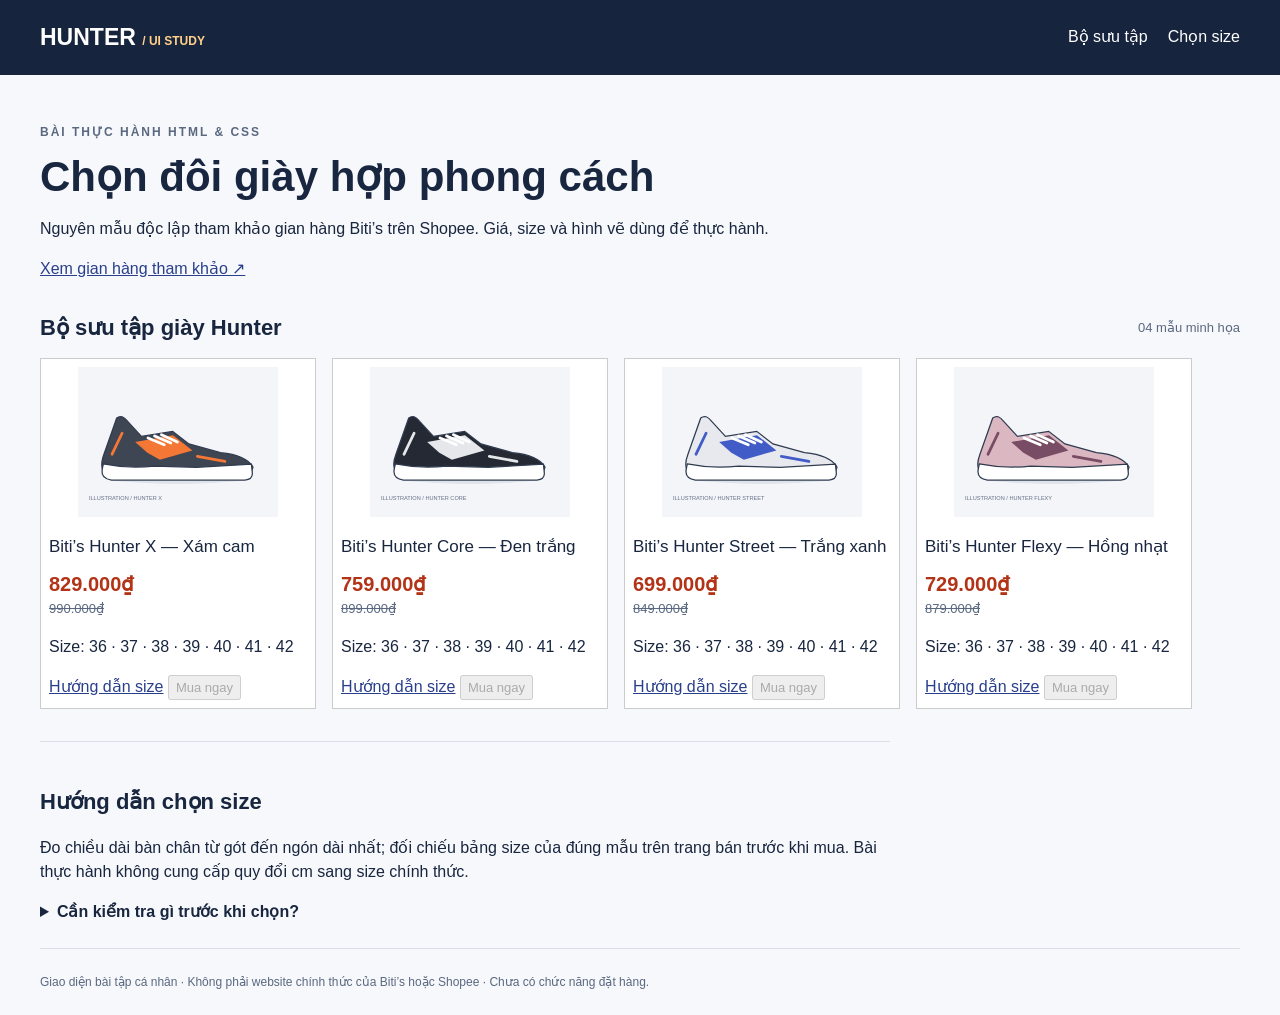
==== index.html @ 5f0c1fef "Restore session 1 shoe card baseline" ====
<!DOCTYPE html><html lang="vi"><head><meta charset="UTF-8"><meta name="viewport" content="width=device-width, initial-scale=1.0"><title>Hunter UI Study — Buổi 1</title><link rel="stylesheet" href="css/style.css"></head><body><header class="site-header"><div class="container header-row"><a class="brand" href="index.html">HUNTER <span>/ UI STUDY</span></a><nav aria-label="Điều hướng chính"><a href="#products">Bộ sưu tập</a><a href="#size-guide">Chọn size</a></nav></div></header><main class="container"><section class="intro"><p class="eyebrow">BÀI THỰC HÀNH HTML &amp; CSS</p><h1>Chọn đôi giày hợp phong cách</h1><p>Nguyên mẫu độc lập tham khảo gian hàng Biti’s trên Shopee. Giá, size và hình vẽ dùng để thực hành.</p><a class="source-link" href="https://shopee.vn/bitisvn">Xem gian hàng tham khảo ↗</a></section><section id="products" aria-labelledby="collection-title"><div class="section-heading"><h2 id="collection-title">Bộ sưu tập giày Hunter</h2><p>04 mẫu minh họa</p></div><div class="product-grid"><div class="product-card"><img src="images/hunter-x.svg" alt="Hình minh họa giày Hunter X màu xám cam"><div class="product-title">Biti’s Hunter X — Xám cam</div><p class="product-price">829.000₫ <s>990.000₫</s></p><p>Size: 36 · 37 · 38 · 39 · 40 · 41 · 42</p><a class="detail-link" href="#size-guide">Hướng dẫn size</a> <button type="button" disabled>Mua ngay</button></div><div class="product-card"><img src="images/hunter-core.svg" alt="Hình minh họa giày Hunter Core màu đen trắng"><div class="product-title">Biti’s Hunter Core — Đen trắng</div><p class="product-price">759.000₫ <s>899.000₫</s></p><p>Size: 36 · 37 · 38 · 39 · 40 · 41 · 42</p><a class="detail-link" href="#size-guide">Hướng dẫn size</a> <button type="button" disabled>Mua ngay</button></div><div class="product-card"><img src="images/hunter-street.svg" alt="Hình minh họa giày Hunter Street màu trắng xanh"><div class="product-title">Biti’s Hunter Street — Trắng xanh</div><p class="product-price">699.000₫ <s>849.000₫</s></p><p>Size: 36 · 37 · 38 · 39 · 40 · 41 · 42</p><a class="detail-link" href="#size-guide">Hướng dẫn size</a> <button type="button" disabled>Mua ngay</button></div><div class="product-card"><img src="images/hunter-flexy.svg" alt="Hình minh họa giày Hunter Flexy màu hồng nhạt"><div class="product-title">Biti’s Hunter Flexy — Hồng nhạt</div><p class="product-price">729.000₫ <s>879.000₫</s></p><p>Size: 36 · 37 · 38 · 39 · 40 · 41 · 42</p><a class="detail-link" href="#size-guide">Hướng dẫn size</a> <button type="button" disabled>Mua ngay</button></div></div></section><section id="size-guide" class="size-guide" aria-labelledby="guide-title"><h2 id="guide-title">Hướng dẫn chọn size</h2><p>Đo chiều dài bàn chân từ gót đến ngón dài nhất; đối chiếu bảng size của đúng mẫu trên trang bán trước khi mua. Bài thực hành không cung cấp quy đổi cm sang size chính thức.</p><details><summary>Cần kiểm tra gì trước khi chọn?</summary><p>Đối chiếu size của mẫu, độ rộng chân và hướng dẫn từ gian hàng. Các lựa chọn size ở trên là dữ liệu minh họa, không thể hiện tồn kho.</p></details></section></main><footer class="container footer">Giao diện bài tập cá nhân · Không phải website chính thức của Biti’s hoặc Shopee · Chưa có chức năng đặt hàng.</footer></body></html>
---- css/style.css ----
* { box-sizing: border-box; } html { scroll-behavior: smooth; } body { margin: 0; font-family: Arial, sans-serif; line-height: 1.5; color: #18263f; background: #f7f8fb; } .container { width: min(1200px, 100% - 40px); margin: 0 auto; } .site-header { background: #16243e; color: white; } .header-row { display: flex; justify-content: space-between; align-items: center; gap: 20px; padding: 20px 0; } .brand { font-size: 23px; font-weight: 800; color: white; text-decoration: none; } .brand span { color: #ffd18a; font-size: 12px; } nav { display: flex; gap: 20px; } nav a { color: white; text-decoration: none; } .intro { padding: 36px 0 30px; max-width: 800px; } .eyebrow { font-size: 12px; color: #5a6880; letter-spacing: 2px; font-weight: bold; } h1 { font-size: clamp(28px, 4vw, 42px); margin: 8px 0 12px; line-height: 1.15; } h2 { font-size: 22px; } .source-link { color: #293f8c; } .section-heading { display: flex; justify-content: space-between; align-items: center; gap: 16px; margin-bottom: 14px; } .section-heading h2, .section-heading p { margin: 0; } .section-heading p { color: #5a6880; font-size: 13px; } .product-card { background: white; } .product-title { font-size: 17px; } .product-price { color: #b33317; font-size: 20px; font-weight: bold; } .product-price del, .product-price s { display: block; color: #5a6880; font-size: 13px; font-weight: normal; } button { font: inherit; } .size-guide { margin-top: 32px; padding: 24px 0; border-top: 1px solid #d9deea; max-width: 850px; } summary { cursor: pointer; font-weight: bold; } .footer { border-top: 1px solid #d9deea; padding: 24px 0; font-size: 12px; color: #5a6880; } @media(max-width: 600px) { .header-row { align-items: flex-start; flex-direction: column; gap: 12px; } .intro { padding: 26px 0; } .section-heading { align-items: flex-start; flex-direction: column; gap: 4px; } }
/* Bản nền khôi phục Buổi 1: thẻ chưa có bố cục responsive và lựa chọn size */
.product-grid { display: flex; gap: 16px; } .product-card { width: 276px; flex-shrink: 0; padding: 8px; border: 1px solid #ccc; } .product-card img { width: 100%; height: 150px; } .product-title { margin-top: 10px; } .product-price { margin: 10px 0; } .detail-link { color: #293f8c; } button { font-size: 13px; }
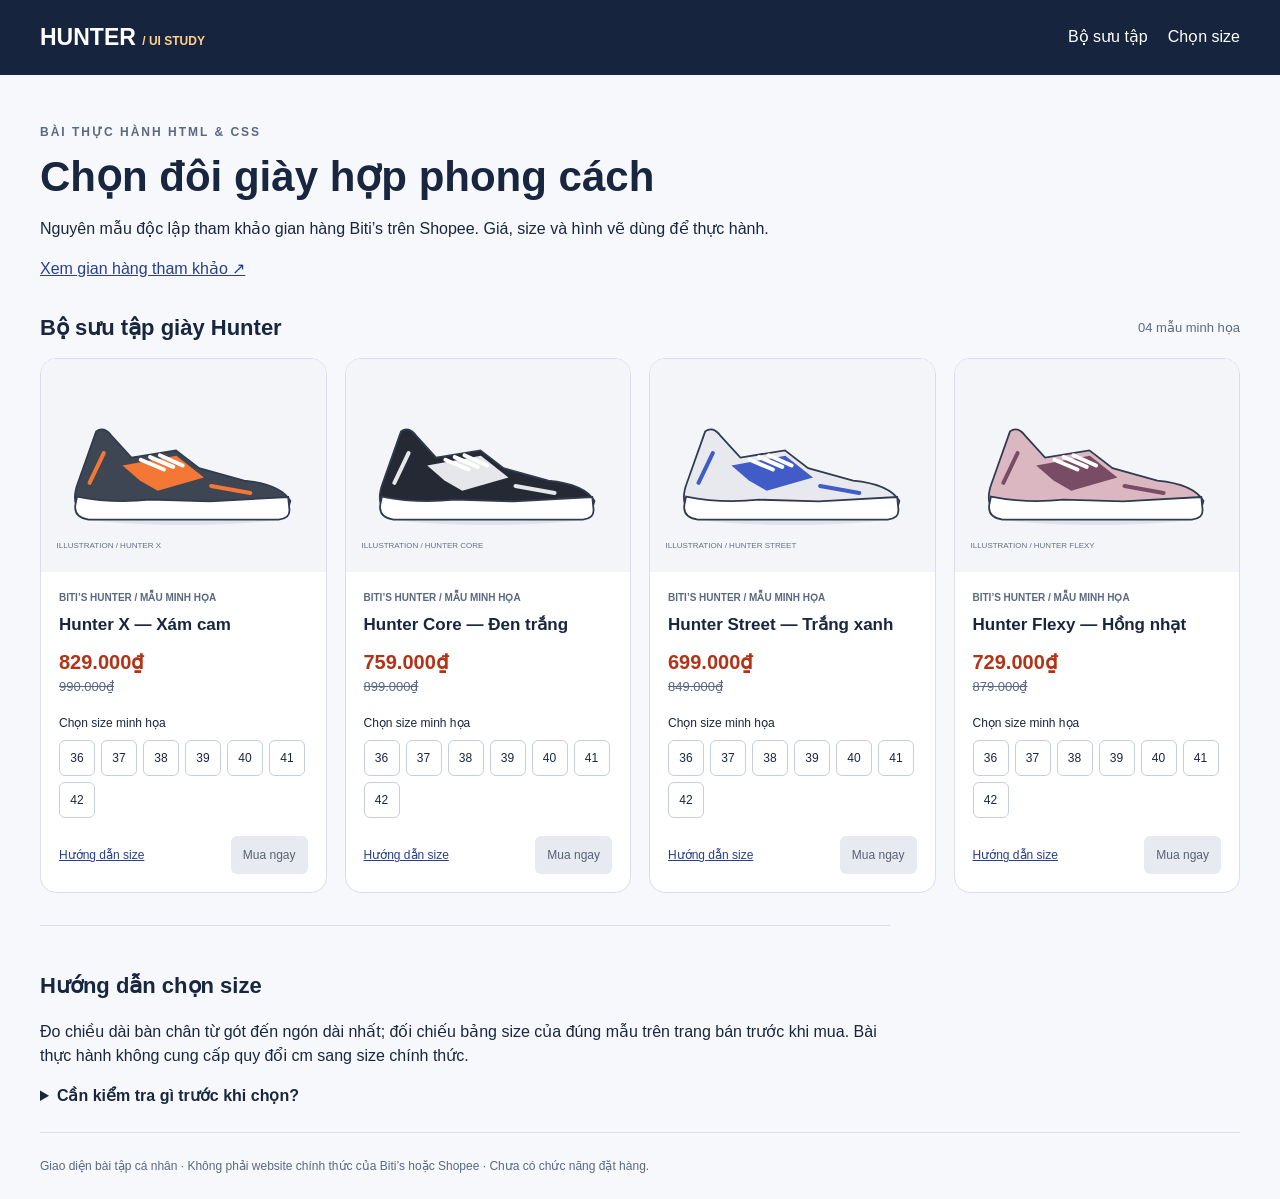
==== commit 75723d45: "Complete session 2 semantic shoe cards responsive grid and submission evidence" ====
--- a/index.html
+++ b/index.html
@@ -1 +1 @@
-<!DOCTYPE html><html lang="vi"><head><meta charset="UTF-8"><meta name="viewport" content="width=device-width, initial-scale=1.0"><title>Hunter UI Study — Buổi 1</title><link rel="stylesheet" href="css/style.css"></head><body><header class="site-header"><div class="container header-row"><a class="brand" href="index.html">HUNTER <span>/ UI STUDY</span></a><nav aria-label="Điều hướng chính"><a href="#products">Bộ sưu tập</a><a href="#size-guide">Chọn size</a></nav></div></header><main class="container"><section class="intro"><p class="eyebrow">BÀI THỰC HÀNH HTML &amp; CSS</p><h1>Chọn đôi giày hợp phong cách</h1><p>Nguyên mẫu độc lập tham khảo gian hàng Biti’s trên Shopee. Giá, size và hình vẽ dùng để thực hành.</p><a class="source-link" href="https://shopee.vn/bitisvn">Xem gian hàng tham khảo ↗</a></section><section id="products" aria-labelledby="collection-title"><div class="section-heading"><h2 id="collection-title">Bộ sưu tập giày Hunter</h2><p>04 mẫu minh họa</p></div><div class="product-grid"><div class="product-card"><img src="images/hunter-x.svg" alt="Hình minh họa giày Hunter X màu xám cam"><div class="product-title">Biti’s Hunter X — Xám cam</div><p class="product-price">829.000₫ <s>990.000₫</s></p><p>Size: 36 · 37 · 38 · 39 · 40 · 41 · 42</p><a class="detail-link" href="#size-guide">Hướng dẫn size</a> <button type="button" disabled>Mua ngay</button></div><div class="product-card"><img src="images/hunter-core.svg" alt="Hình minh họa giày Hunter Core màu đen trắng"><div class="product-title">Biti’s Hunter Core — Đen trắng</div><p class="product-price">759.000₫ <s>899.000₫</s></p><p>Size: 36 · 37 · 38 · 39 · 40 · 41 · 42</p><a class="detail-link" href="#size-guide">Hướng dẫn size</a> <button type="button" disabled>Mua ngay</button></div><div class="product-card"><img src="images/hunter-street.svg" alt="Hình minh họa giày Hunter Street màu trắng xanh"><div class="product-title">Biti’s Hunter Street — Trắng xanh</div><p class="product-price">699.000₫ <s>849.000₫</s></p><p>Size: 36 · 37 · 38 · 39 · 40 · 41 · 42</p><a class="detail-link" href="#size-guide">Hướng dẫn size</a> <button type="button" disabled>Mua ngay</button></div><div class="product-card"><img src="images/hunter-flexy.svg" alt="Hình minh họa giày Hunter Flexy màu hồng nhạt"><div class="product-title">Biti’s Hunter Flexy — Hồng nhạt</div><p class="product-price">729.000₫ <s>879.000₫</s></p><p>Size: 36 · 37 · 38 · 39 · 40 · 41 · 42</p><a class="detail-link" href="#size-guide">Hướng dẫn size</a> <button type="button" disabled>Mua ngay</button></div></div></section><section id="size-guide" class="size-guide" aria-labelledby="guide-title"><h2 id="guide-title">Hướng dẫn chọn size</h2><p>Đo chiều dài bàn chân từ gót đến ngón dài nhất; đối chiếu bảng size của đúng mẫu trên trang bán trước khi mua. Bài thực hành không cung cấp quy đổi cm sang size chính thức.</p><details><summary>Cần kiểm tra gì trước khi chọn?</summary><p>Đối chiếu size của mẫu, độ rộng chân và hướng dẫn từ gian hàng. Các lựa chọn size ở trên là dữ liệu minh họa, không thể hiện tồn kho.</p></details></section></main><footer class="container footer">Giao diện bài tập cá nhân · Không phải website chính thức của Biti’s hoặc Shopee · Chưa có chức năng đặt hàng.</footer></body></html>+<!DOCTYPE html><html lang="vi"><head><meta charset="UTF-8"><meta name="viewport" content="width=device-width, initial-scale=1.0"><title>Hunter UI Study — Buổi 2</title><link rel="stylesheet" href="css/style.css"></head><body><header class="site-header"><div class="container header-row"><a class="brand" href="index.html">HUNTER <span>/ UI STUDY</span></a><nav aria-label="Điều hướng chính"><a href="#products">Bộ sưu tập</a><a href="#size-guide">Chọn size</a></nav></div></header><main class="container"><section class="intro"><p class="eyebrow">BÀI THỰC HÀNH HTML &amp; CSS</p><h1>Chọn đôi giày hợp phong cách</h1><p>Nguyên mẫu độc lập tham khảo gian hàng Biti’s trên Shopee. Giá, size và hình vẽ dùng để thực hành.</p><a class="source-link" href="https://shopee.vn/bitisvn">Xem gian hàng tham khảo ↗</a></section><section id="products" aria-labelledby="collection-title"><div class="section-heading"><h2 id="collection-title">Bộ sưu tập giày Hunter</h2><p>04 mẫu minh họa</p></div><div class="product-grid"><article class="product-card" aria-labelledby="hunter-x-title"><div class="product-media"><img src="images/hunter-x.svg" alt="Hình minh họa giày Hunter X màu xám cam"></div><div class="product-body"><p class="product-series">BITI’S HUNTER / MẪU MINH HỌA</p><h3 id="hunter-x-title" class="product-title">Hunter X — Xám cam</h3><p class="product-price"><span class="sr-only">Giá mẫu </span>829.000₫ <del><span class="sr-only">Giá mẫu trước giảm </span>990.000₫</del></p><fieldset class="size-picker"><legend>Chọn size minh họa</legend><div class="size-list"><label class="size-option"><input type="radio" name="size-hunter-x" value="36"><span>36</span></label><label class="size-option"><input type="radio" name="size-hunter-x" value="37"><span>37</span></label><label class="size-option"><input type="radio" name="size-hunter-x" value="38"><span>38</span></label><label class="size-option"><input type="radio" name="size-hunter-x" value="39"><span>39</span></label><label class="size-option"><input type="radio" name="size-hunter-x" value="40"><span>40</span></label><label class="size-option"><input type="radio" name="size-hunter-x" value="41"><span>41</span></label><label class="size-option"><input type="radio" name="size-hunter-x" value="42"><span>42</span></label></div></fieldset><div class="product-actions"><a class="detail-link" href="#size-guide">Hướng dẫn size</a><button type="button" disabled>Mua ngay</button></div></div></article><article class="product-card" aria-labelledby="hunter-core-title"><div class="product-media"><img src="images/hunter-core.svg" alt="Hình minh họa giày Hunter Core màu đen trắng"></div><div class="product-body"><p class="product-series">BITI’S HUNTER / MẪU MINH HỌA</p><h3 id="hunter-core-title" class="product-title">Hunter Core — Đen trắng</h3><p class="product-price"><span class="sr-only">Giá mẫu </span>759.000₫ <del><span class="sr-only">Giá mẫu trước giảm </span>899.000₫</del></p><fieldset class="size-picker"><legend>Chọn size minh họa</legend><div class="size-list"><label class="size-option"><input type="radio" name="size-hunter-core" value="36"><span>36</span></label><label class="size-option"><input type="radio" name="size-hunter-core" value="37"><span>37</span></label><label class="size-option"><input type="radio" name="size-hunter-core" value="38"><span>38</span></label><label class="size-option"><input type="radio" name="size-hunter-core" value="39"><span>39</span></label><label class="size-option"><input type="radio" name="size-hunter-core" value="40"><span>40</span></label><label class="size-option"><input type="radio" name="size-hunter-core" value="41"><span>41</span></label><label class="size-option"><input type="radio" name="size-hunter-core" value="42"><span>42</span></label></div></fieldset><div class="product-actions"><a class="detail-link" href="#size-guide">Hướng dẫn size</a><button type="button" disabled>Mua ngay</button></div></div></article><article class="product-card" aria-labelledby="hunter-street-title"><div class="product-media"><img src="images/hunter-street.svg" alt="Hình minh họa giày Hunter Street màu trắng xanh"></div><div class="product-body"><p class="product-series">BITI’S HUNTER / MẪU MINH HỌA</p><h3 id="hunter-street-title" class="product-title">Hunter Street — Trắng xanh</h3><p class="product-price"><span class="sr-only">Giá mẫu </span>699.000₫ <del><span class="sr-only">Giá mẫu trước giảm </span>849.000₫</del></p><fieldset class="size-picker"><legend>Chọn size minh họa</legend><div class="size-list"><label class="size-option"><input type="radio" name="size-hunter-street" value="36"><span>36</span></label><label class="size-option"><input type="radio" name="size-hunter-street" value="37"><span>37</span></label><label class="size-option"><input type="radio" name="size-hunter-street" value="38"><span>38</span></label><label class="size-option"><input type="radio" name="size-hunter-street" value="39"><span>39</span></label><label class="size-option"><input type="radio" name="size-hunter-street" value="40"><span>40</span></label><label class="size-option"><input type="radio" name="size-hunter-street" value="41"><span>41</span></label><label class="size-option"><input type="radio" name="size-hunter-street" value="42"><span>42</span></label></div></fieldset><div class="product-actions"><a class="detail-link" href="#size-guide">Hướng dẫn size</a><button type="button" disabled>Mua ngay</button></div></div></article><article class="product-card" aria-labelledby="hunter-flexy-title"><div class="product-media"><img src="images/hunter-flexy.svg" alt="Hình minh họa giày Hunter Flexy màu hồng nhạt"></div><div class="product-body"><p class="product-series">BITI’S HUNTER / MẪU MINH HỌA</p><h3 id="hunter-flexy-title" class="product-title">Hunter Flexy — Hồng nhạt</h3><p class="product-price"><span class="sr-only">Giá mẫu </span>729.000₫ <del><span class="sr-only">Giá mẫu trước giảm </span>879.000₫</del></p><fieldset class="size-picker"><legend>Chọn size minh họa</legend><div class="size-list"><label class="size-option"><input type="radio" name="size-hunter-flexy" value="36"><span>36</span></label><label class="size-option"><input type="radio" name="size-hunter-flexy" value="37"><span>37</span></label><label class="size-option"><input type="radio" name="size-hunter-flexy" value="38"><span>38</span></label><label class="size-option"><input type="radio" name="size-hunter-flexy" value="39"><span>39</span></label><label class="size-option"><input type="radio" name="size-hunter-flexy" value="40"><span>40</span></label><label class="size-option"><input type="radio" name="size-hunter-flexy" value="41"><span>41</span></label><label class="size-option"><input type="radio" name="size-hunter-flexy" value="42"><span>42</span></label></div></fieldset><div class="product-actions"><a class="detail-link" href="#size-guide">Hướng dẫn size</a><button type="button" disabled>Mua ngay</button></div></div></article></div></section><section id="size-guide" class="size-guide" aria-labelledby="guide-title"><h2 id="guide-title">Hướng dẫn chọn size</h2><p>Đo chiều dài bàn chân từ gót đến ngón dài nhất; đối chiếu bảng size của đúng mẫu trên trang bán trước khi mua. Bài thực hành không cung cấp quy đổi cm sang size chính thức.</p><details><summary>Cần kiểm tra gì trước khi chọn?</summary><p>Đối chiếu size của mẫu, độ rộng chân và hướng dẫn từ gian hàng. Các lựa chọn size ở trên là dữ liệu minh họa, không thể hiện tồn kho.</p></details></section></main><footer class="container footer">Giao diện bài tập cá nhân · Không phải website chính thức của Biti’s hoặc Shopee · Chưa có chức năng đặt hàng.</footer></body></html>
--- a/css/style.css
+++ b/css/style.css
@@ -1,3 +1,27 @@
 * { box-sizing: border-box; } html { scroll-behavior: smooth; } body { margin: 0; font-family: Arial, sans-serif; line-height: 1.5; color: #18263f; background: #f7f8fb; } .container { width: min(1200px, 100% - 40px); margin: 0 auto; } .site-header { background: #16243e; color: white; } .header-row { display: flex; justify-content: space-between; align-items: center; gap: 20px; padding: 20px 0; } .brand { font-size: 23px; font-weight: 800; color: white; text-decoration: none; } .brand span { color: #ffd18a; font-size: 12px; } nav { display: flex; gap: 20px; } nav a { color: white; text-decoration: none; } .intro { padding: 36px 0 30px; max-width: 800px; } .eyebrow { font-size: 12px; color: #5a6880; letter-spacing: 2px; font-weight: bold; } h1 { font-size: clamp(28px, 4vw, 42px); margin: 8px 0 12px; line-height: 1.15; } h2 { font-size: 22px; } .source-link { color: #293f8c; } .section-heading { display: flex; justify-content: space-between; align-items: center; gap: 16px; margin-bottom: 14px; } .section-heading h2, .section-heading p { margin: 0; } .section-heading p { color: #5a6880; font-size: 13px; } .product-card { background: white; } .product-title { font-size: 17px; } .product-price { color: #b33317; font-size: 20px; font-weight: bold; } .product-price del, .product-price s { display: block; color: #5a6880; font-size: 13px; font-weight: normal; } button { font: inherit; } .size-guide { margin-top: 32px; padding: 24px 0; border-top: 1px solid #d9deea; max-width: 850px; } summary { cursor: pointer; font-weight: bold; } .footer { border-top: 1px solid #d9deea; padding: 24px 0; font-size: 12px; color: #5a6880; } @media(max-width: 600px) { .header-row { align-items: flex-start; flex-direction: column; gap: 12px; } .intro { padding: 26px 0; } .section-heading { align-items: flex-start; flex-direction: column; gap: 4px; } }
-/* Bản nền khôi phục Buổi 1: thẻ chưa có bố cục responsive và lựa chọn size */
-.product-grid { display: flex; gap: 16px; } .product-card { width: 276px; flex-shrink: 0; padding: 8px; border: 1px solid #ccc; } .product-card img { width: 100%; height: 150px; } .product-title { margin-top: 10px; } .product-price { margin: 10px 0; } .detail-link { color: #293f8c; } button { font-size: 13px; }
+/* Buổi 2: thẻ có ngữ nghĩa, Box Model, Grid và Flexbox */
+.product-grid { display: grid; grid-template-columns: repeat(4, minmax(0, 1fr)); gap: 18px; }
+.product-card { min-width: 0; border: 1px solid #d9deea; border-radius: 16px; overflow: hidden; display: flex; flex-direction: column; transition: border-color .2s ease, box-shadow .2s ease; }
+.product-card:hover { border-color: #8798b9; box-shadow: 0 8px 24px #18263f12; }
+.product-media { aspect-ratio: 4 / 3; background: #f3f5f8; }
+.product-media img { width: 100%; height: 100%; object-fit: contain; display: block; }
+.product-body { display: flex; flex-direction: column; flex: 1; padding: 18px; }
+.product-series { font-size: 10px; font-weight: bold; color: #5a6880; margin: 0 0 8px; }
+.product-title { margin: 0 0 10px; line-height: 1.4; }
+.product-price { margin: 0 0 18px; }
+.size-picker { border: 0; padding: 0; margin: 0 0 18px; min-width: 0; }
+.size-picker legend { padding: 0; font-size: 12px; margin-bottom: 8px; }
+.size-list { display: flex; flex-wrap: wrap; gap: 6px; }
+.size-option { position: relative; }
+.size-option input { position: absolute; width: 1px; height: 1px; opacity: 0; }
+.size-option span { display: grid; place-items: center; width: 36px; height: 36px; border: 1px solid #c6cddd; border-radius: 6px; font-size: 12px; cursor: pointer; }
+.size-option input:checked + span { background: #16243e; color: white; border-color: #16243e; }
+.size-option input:focus-visible + span { outline: 3px solid #8b3c00; outline-offset: 2px; }
+.product-actions { display: flex; flex-wrap: wrap; justify-content: space-between; align-items: center; gap: 10px; margin-top: auto; }
+.detail-link { color: #293f8c; font-size: 12px; padding: 8px 0; }
+.product-actions button { border: 0; border-radius: 6px; padding: 10px 12px; background: #e7eaf0; color: #596174; font-size: 12px; }
+a:focus-visible, summary:focus-visible { outline: 3px solid #8b3c00; outline-offset: 4px; }
+.site-header a:focus-visible { outline-color: #ffd18a; }
+.sr-only { position: absolute; width: 1px; height: 1px; padding: 0; margin: -1px; overflow: hidden; clip: rect(0,0,0,0); white-space: nowrap; border: 0; }
+@media(max-width: 1000px) { .product-grid { grid-template-columns: repeat(2, minmax(0, 1fr)); } }
+@media(max-width: 520px) { .product-grid { grid-template-columns: 1fr; } }
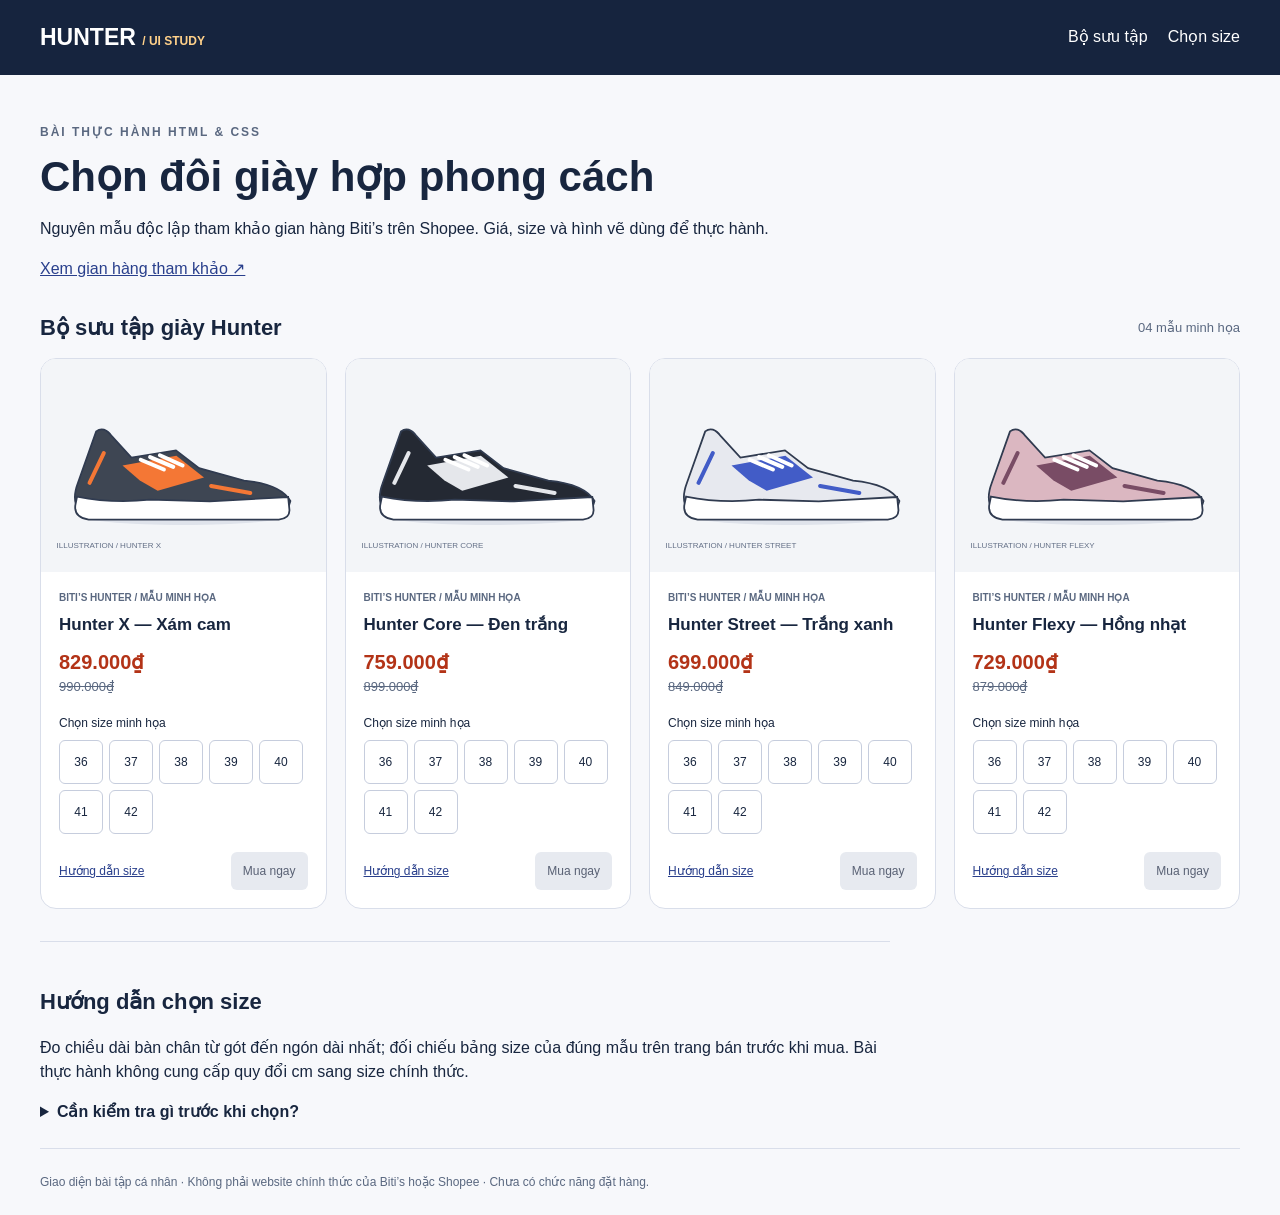
==== commit 64100c41: "Add Google Analytics 4 measurement tag for Hunter website" ====
--- a/index.html
+++ b/index.html
@@ -1 +1,10 @@
-<!DOCTYPE html><html lang="vi"><head><meta charset="UTF-8"><meta name="viewport" content="width=device-width, initial-scale=1.0"><title>Hunter UI Study — Buổi 2</title><link rel="stylesheet" href="css/style.css"></head><body><header class="site-header"><div class="container header-row"><a class="brand" href="index.html">HUNTER <span>/ UI STUDY</span></a><nav aria-label="Điều hướng chính"><a href="#products">Bộ sưu tập</a><a href="#size-guide">Chọn size</a></nav></div></header><main class="container"><section class="intro"><p class="eyebrow">BÀI THỰC HÀNH HTML &amp; CSS</p><h1>Chọn đôi giày hợp phong cách</h1><p>Nguyên mẫu độc lập tham khảo gian hàng Biti’s trên Shopee. Giá, size và hình vẽ dùng để thực hành.</p><a class="source-link" href="https://shopee.vn/bitisvn">Xem gian hàng tham khảo ↗</a></section><section id="products" aria-labelledby="collection-title"><div class="section-heading"><h2 id="collection-title">Bộ sưu tập giày Hunter</h2><p>04 mẫu minh họa</p></div><div class="product-grid"><article class="product-card" aria-labelledby="hunter-x-title"><div class="product-media"><img src="images/hunter-x.svg" alt="Hình minh họa giày Hunter X màu xám cam"></div><div class="product-body"><p class="product-series">BITI’S HUNTER / MẪU MINH HỌA</p><h3 id="hunter-x-title" class="product-title">Hunter X — Xám cam</h3><p class="product-price"><span class="sr-only">Giá mẫu </span>829.000₫ <del><span class="sr-only">Giá mẫu trước giảm </span>990.000₫</del></p><fieldset class="size-picker"><legend>Chọn size minh họa</legend><div class="size-list"><label class="size-option"><input type="radio" name="size-hunter-x" value="36"><span>36</span></label><label class="size-option"><input type="radio" name="size-hunter-x" value="37"><span>37</span></label><label class="size-option"><input type="radio" name="size-hunter-x" value="38"><span>38</span></label><label class="size-option"><input type="radio" name="size-hunter-x" value="39"><span>39</span></label><label class="size-option"><input type="radio" name="size-hunter-x" value="40"><span>40</span></label><label class="size-option"><input type="radio" name="size-hunter-x" value="41"><span>41</span></label><label class="size-option"><input type="radio" name="size-hunter-x" value="42"><span>42</span></label></div></fieldset><div class="product-actions"><a class="detail-link" href="#size-guide">Hướng dẫn size</a><button type="button" disabled>Mua ngay</button></div></div></article><article class="product-card" aria-labelledby="hunter-core-title"><div class="product-media"><img src="images/hunter-core.svg" alt="Hình minh họa giày Hunter Core màu đen trắng"></div><div class="product-body"><p class="product-series">BITI’S HUNTER / MẪU MINH HỌA</p><h3 id="hunter-core-title" class="product-title">Hunter Core — Đen trắng</h3><p class="product-price"><span class="sr-only">Giá mẫu </span>759.000₫ <del><span class="sr-only">Giá mẫu trước giảm </span>899.000₫</del></p><fieldset class="size-picker"><legend>Chọn size minh họa</legend><div class="size-list"><label class="size-option"><input type="radio" name="size-hunter-core" value="36"><span>36</span></label><label class="size-option"><input type="radio" name="size-hunter-core" value="37"><span>37</span></label><label class="size-option"><input type="radio" name="size-hunter-core" value="38"><span>38</span></label><label class="size-option"><input type="radio" name="size-hunter-core" value="39"><span>39</span></label><label class="size-option"><input type="radio" name="size-hunter-core" value="40"><span>40</span></label><label class="size-option"><input type="radio" name="size-hunter-core" value="41"><span>41</span></label><label class="size-option"><input type="radio" name="size-hunter-core" value="42"><span>42</span></label></div></fieldset><div class="product-actions"><a class="detail-link" href="#size-guide">Hướng dẫn size</a><button type="button" disabled>Mua ngay</button></div></div></article><article class="product-card" aria-labelledby="hunter-street-title"><div class="product-media"><img src="images/hunter-street.svg" alt="Hình minh họa giày Hunter Street màu trắng xanh"></div><div class="product-body"><p class="product-series">BITI’S HUNTER / MẪU MINH HỌA</p><h3 id="hunter-street-title" class="product-title">Hunter Street — Trắng xanh</h3><p class="product-price"><span class="sr-only">Giá mẫu </span>699.000₫ <del><span class="sr-only">Giá mẫu trước giảm </span>849.000₫</del></p><fieldset class="size-picker"><legend>Chọn size minh họa</legend><div class="size-list"><label class="size-option"><input type="radio" name="size-hunter-street" value="36"><span>36</span></label><label class="size-option"><input type="radio" name="size-hunter-street" value="37"><span>37</span></label><label class="size-option"><input type="radio" name="size-hunter-street" value="38"><span>38</span></label><label class="size-option"><input type="radio" name="size-hunter-street" value="39"><span>39</span></label><label class="size-option"><input type="radio" name="size-hunter-street" value="40"><span>40</span></label><label class="size-option"><input type="radio" name="size-hunter-street" value="41"><span>41</span></label><label class="size-option"><input type="radio" name="size-hunter-street" value="42"><span>42</span></label></div></fieldset><div class="product-actions"><a class="detail-link" href="#size-guide">Hướng dẫn size</a><button type="button" disabled>Mua ngay</button></div></div></article><article class="product-card" aria-labelledby="hunter-flexy-title"><div class="product-media"><img src="images/hunter-flexy.svg" alt="Hình minh họa giày Hunter Flexy màu hồng nhạt"></div><div class="product-body"><p class="product-series">BITI’S HUNTER / MẪU MINH HỌA</p><h3 id="hunter-flexy-title" class="product-title">Hunter Flexy — Hồng nhạt</h3><p class="product-price"><span class="sr-only">Giá mẫu </span>729.000₫ <del><span class="sr-only">Giá mẫu trước giảm </span>879.000₫</del></p><fieldset class="size-picker"><legend>Chọn size minh họa</legend><div class="size-list"><label class="size-option"><input type="radio" name="size-hunter-flexy" value="36"><span>36</span></label><label class="size-option"><input type="radio" name="size-hunter-flexy" value="37"><span>37</span></label><label class="size-option"><input type="radio" name="size-hunter-flexy" value="38"><span>38</span></label><label class="size-option"><input type="radio" name="size-hunter-flexy" value="39"><span>39</span></label><label class="size-option"><input type="radio" name="size-hunter-flexy" value="40"><span>40</span></label><label class="size-option"><input type="radio" name="size-hunter-flexy" value="41"><span>41</span></label><label class="size-option"><input type="radio" name="size-hunter-flexy" value="42"><span>42</span></label></div></fieldset><div class="product-actions"><a class="detail-link" href="#size-guide">Hướng dẫn size</a><button type="button" disabled>Mua ngay</button></div></div></article></div></section><section id="size-guide" class="size-guide" aria-labelledby="guide-title"><h2 id="guide-title">Hướng dẫn chọn size</h2><p>Đo chiều dài bàn chân từ gót đến ngón dài nhất; đối chiếu bảng size của đúng mẫu trên trang bán trước khi mua. Bài thực hành không cung cấp quy đổi cm sang size chính thức.</p><details><summary>Cần kiểm tra gì trước khi chọn?</summary><p>Đối chiếu size của mẫu, độ rộng chân và hướng dẫn từ gian hàng. Các lựa chọn size ở trên là dữ liệu minh họa, không thể hiện tồn kho.</p></details></section></main><footer class="container footer">Giao diện bài tập cá nhân · Không phải website chính thức của Biti’s hoặc Shopee · Chưa có chức năng đặt hàng.</footer></body></html>+<!DOCTYPE html><html lang="vi"><head>
+<!-- Google tag (gtag.js) -->
+<script async src="https://www.googletagmanager.com/gtag/js?id=G-6M00YSX59X"></script>
+<script>
+  window.dataLayer = window.dataLayer || [];
+  function gtag(){dataLayer.push(arguments);}
+  gtag('js', new Date());
+  gtag('config', 'G-6M00YSX59X');
+</script>
+<meta charset="UTF-8"><meta name="viewport" content="width=device-width, initial-scale=1.0"><title>Hunter UI Study — Buổi 2</title><link rel="stylesheet" href="css/style.css"></head><body><header class="site-header"><div class="container header-row"><a class="brand" href="index.html">HUNTER <span>/ UI STUDY</span></a><nav aria-label="Điều hướng chính"><a href="#products">Bộ sưu tập</a><a href="#size-guide">Chọn size</a></nav></div></header><main class="container"><section class="intro"><p class="eyebrow">BÀI THỰC HÀNH HTML &amp; CSS</p><h1>Chọn đôi giày hợp phong cách</h1><p>Nguyên mẫu độc lập tham khảo gian hàng Biti’s trên Shopee. Giá, size và hình vẽ dùng để thực hành.</p><a class="source-link" href="https://shopee.vn/bitisvn">Xem gian hàng tham khảo ↗</a></section><section id="products" aria-labelledby="collection-title"><div class="section-heading"><h2 id="collection-title">Bộ sưu tập giày Hunter</h2><p>04 mẫu minh họa</p></div><div class="product-grid"><article class="product-card" aria-labelledby="hunter-x-title"><div class="product-media"><img src="images/hunter-x.svg" alt="Hình minh họa giày Hunter X màu xám cam"></div><div class="product-body"><p class="product-series">BITI’S HUNTER / MẪU MINH HỌA</p><h3 id="hunter-x-title" class="product-title">Hunter X — Xám cam</h3><p class="product-price"><span class="sr-only">Giá mẫu </span>829.000₫ <del><span class="sr-only">Giá mẫu trước giảm </span>990.000₫</del></p><fieldset class="size-picker"><legend>Chọn size minh họa</legend><div class="size-list"><label class="size-option"><input type="radio" name="size-hunter-x" value="36"><span>36</span></label><label class="size-option"><input type="radio" name="size-hunter-x" value="37"><span>37</span></label><label class="size-option"><input type="radio" name="size-hunter-x" value="38"><span>38</span></label><label class="size-option"><input type="radio" name="size-hunter-x" value="39"><span>39</span></label><label class="size-option"><input type="radio" name="size-hunter-x" value="40"><span>40</span></label><label class="size-option"><input type="radio" name="size-hunter-x" value="41"><span>41</span></label><label class="size-option"><input type="radio" name="size-hunter-x" value="42"><span>42</span></label></div></fieldset><div class="product-actions"><a class="detail-link" href="#size-guide">Hướng dẫn size</a><button type="button" disabled>Mua ngay</button></div></div></article><article class="product-card" aria-labelledby="hunter-core-title"><div class="product-media"><img src="images/hunter-core.svg" alt="Hình minh họa giày Hunter Core màu đen trắng"></div><div class="product-body"><p class="product-series">BITI’S HUNTER / MẪU MINH HỌA</p><h3 id="hunter-core-title" class="product-title">Hunter Core — Đen trắng</h3><p class="product-price"><span class="sr-only">Giá mẫu </span>759.000₫ <del><span class="sr-only">Giá mẫu trước giảm </span>899.000₫</del></p><fieldset class="size-picker"><legend>Chọn size minh họa</legend><div class="size-list"><label class="size-option"><input type="radio" name="size-hunter-core" value="36"><span>36</span></label><label class="size-option"><input type="radio" name="size-hunter-core" value="37"><span>37</span></label><label class="size-option"><input type="radio" name="size-hunter-core" value="38"><span>38</span></label><label class="size-option"><input type="radio" name="size-hunter-core" value="39"><span>39</span></label><label class="size-option"><input type="radio" name="size-hunter-core" value="40"><span>40</span></label><label class="size-option"><input type="radio" name="size-hunter-core" value="41"><span>41</span></label><label class="size-option"><input type="radio" name="size-hunter-core" value="42"><span>42</span></label></div></fieldset><div class="product-actions"><a class="detail-link" href="#size-guide">Hướng dẫn size</a><button type="button" disabled>Mua ngay</button></div></div></article><article class="product-card" aria-labelledby="hunter-street-title"><div class="product-media"><img src="images/hunter-street.svg" alt="Hình minh họa giày Hunter Street màu trắng xanh"></div><div class="product-body"><p class="product-series">BITI’S HUNTER / MẪU MINH HỌA</p><h3 id="hunter-street-title" class="product-title">Hunter Street — Trắng xanh</h3><p class="product-price"><span class="sr-only">Giá mẫu </span>699.000₫ <del><span class="sr-only">Giá mẫu trước giảm </span>849.000₫</del></p><fieldset class="size-picker"><legend>Chọn size minh họa</legend><div class="size-list"><label class="size-option"><input type="radio" name="size-hunter-street" value="36"><span>36</span></label><label class="size-option"><input type="radio" name="size-hunter-street" value="37"><span>37</span></label><label class="size-option"><input type="radio" name="size-hunter-street" value="38"><span>38</span></label><label class="size-option"><input type="radio" name="size-hunter-street" value="39"><span>39</span></label><label class="size-option"><input type="radio" name="size-hunter-street" value="40"><span>40</span></label><label class="size-option"><input type="radio" name="size-hunter-street" value="41"><span>41</span></label><label class="size-option"><input type="radio" name="size-hunter-street" value="42"><span>42</span></label></div></fieldset><div class="product-actions"><a class="detail-link" href="#size-guide">Hướng dẫn size</a><button type="button" disabled>Mua ngay</button></div></div></article><article class="product-card" aria-labelledby="hunter-flexy-title"><div class="product-media"><img src="images/hunter-flexy.svg" alt="Hình minh họa giày Hunter Flexy màu hồng nhạt"></div><div class="product-body"><p class="product-series">BITI’S HUNTER / MẪU MINH HỌA</p><h3 id="hunter-flexy-title" class="product-title">Hunter Flexy — Hồng nhạt</h3><p class="product-price"><span class="sr-only">Giá mẫu </span>729.000₫ <del><span class="sr-only">Giá mẫu trước giảm </span>879.000₫</del></p><fieldset class="size-picker"><legend>Chọn size minh họa</legend><div class="size-list"><label class="size-option"><input type="radio" name="size-hunter-flexy" value="36"><span>36</span></label><label class="size-option"><input type="radio" name="size-hunter-flexy" value="37"><span>37</span></label><label class="size-option"><input type="radio" name="size-hunter-flexy" value="38"><span>38</span></label><label class="size-option"><input type="radio" name="size-hunter-flexy" value="39"><span>39</span></label><label class="size-option"><input type="radio" name="size-hunter-flexy" value="40"><span>40</span></label><label class="size-option"><input type="radio" name="size-hunter-flexy" value="41"><span>41</span></label><label class="size-option"><input type="radio" name="size-hunter-flexy" value="42"><span>42</span></label></div></fieldset><div class="product-actions"><a class="detail-link" href="#size-guide">Hướng dẫn size</a><button type="button" disabled>Mua ngay</button></div></div></article></div></section><section id="size-guide" class="size-guide" aria-labelledby="guide-title"><h2 id="guide-title">Hướng dẫn chọn size</h2><p>Đo chiều dài bàn chân từ gót đến ngón dài nhất; đối chiếu bảng size của đúng mẫu trên trang bán trước khi mua. Bài thực hành không cung cấp quy đổi cm sang size chính thức.</p><details><summary>Cần kiểm tra gì trước khi chọn?</summary><p>Đối chiếu size của mẫu, độ rộng chân và hướng dẫn từ gian hàng. Các lựa chọn size ở trên là dữ liệu minh họa, không thể hiện tồn kho.</p></details></section></main><footer class="container footer">Giao diện bài tập cá nhân · Không phải website chính thức của Biti’s hoặc Shopee · Chưa có chức năng đặt hàng.</footer></body></html>
--- a/css/style.css
+++ b/css/style.css
@@ -14,7 +14,7 @@
 .size-list { display: flex; flex-wrap: wrap; gap: 6px; }
 .size-option { position: relative; }
 .size-option input { position: absolute; width: 1px; height: 1px; opacity: 0; }
-.size-option span { display: grid; place-items: center; width: 36px; height: 36px; border: 1px solid #c6cddd; border-radius: 6px; font-size: 12px; cursor: pointer; }
+.size-option span { display: grid; place-items: center; width: 44px; height: 44px; border: 1px solid #c6cddd; border-radius: 6px; font-size: 12px; cursor: pointer; }
 .size-option input:checked + span { background: #16243e; color: white; border-color: #16243e; }
 .size-option input:focus-visible + span { outline: 3px solid #8b3c00; outline-offset: 2px; }
 .product-actions { display: flex; flex-wrap: wrap; justify-content: space-between; align-items: center; gap: 10px; margin-top: auto; }
@@ -25,3 +25,5 @@
 .sr-only { position: absolute; width: 1px; height: 1px; padding: 0; margin: -1px; overflow: hidden; clip: rect(0,0,0,0); white-space: nowrap; border: 0; }
 @media(max-width: 1000px) { .product-grid { grid-template-columns: repeat(2, minmax(0, 1fr)); } }
 @media(max-width: 520px) { .product-grid { grid-template-columns: 1fr; } }
+
+/* Buoc 8: tang o size len 44px, kiem tra 1366/768/390/320px. */
